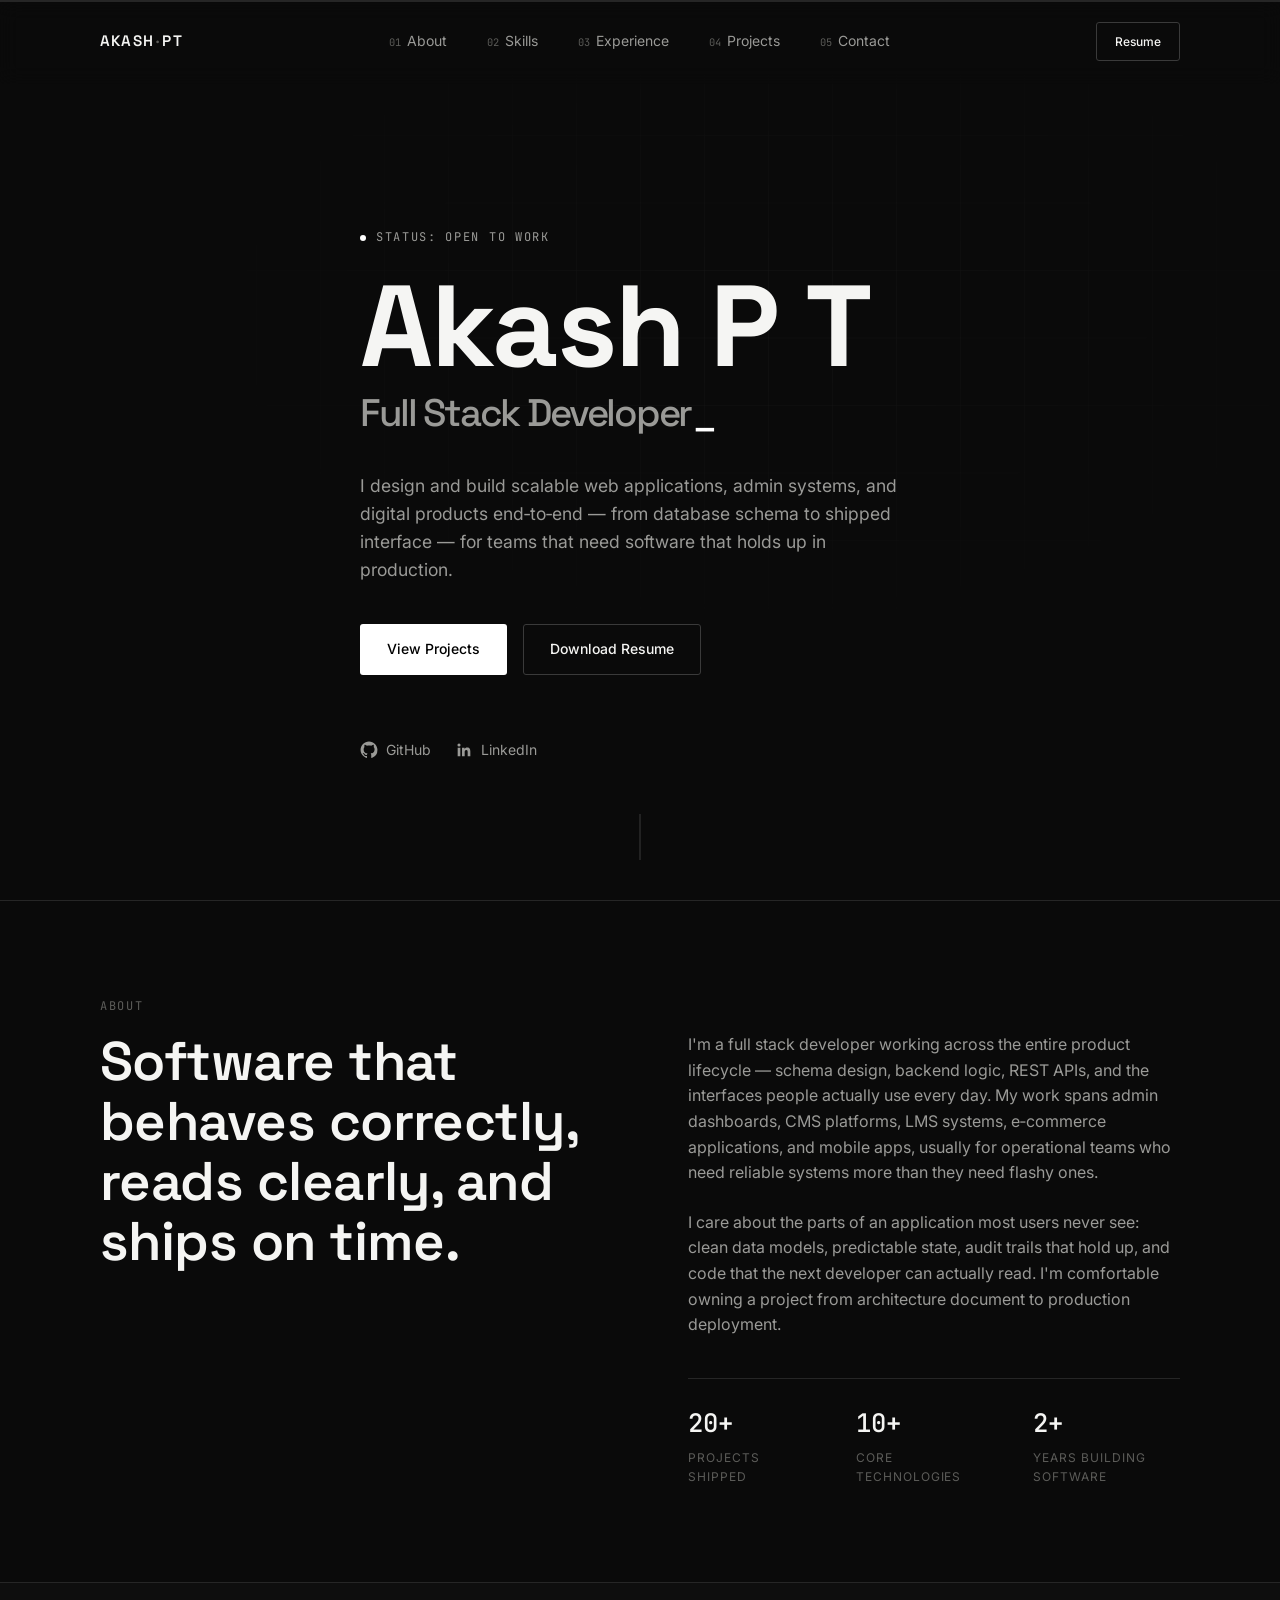
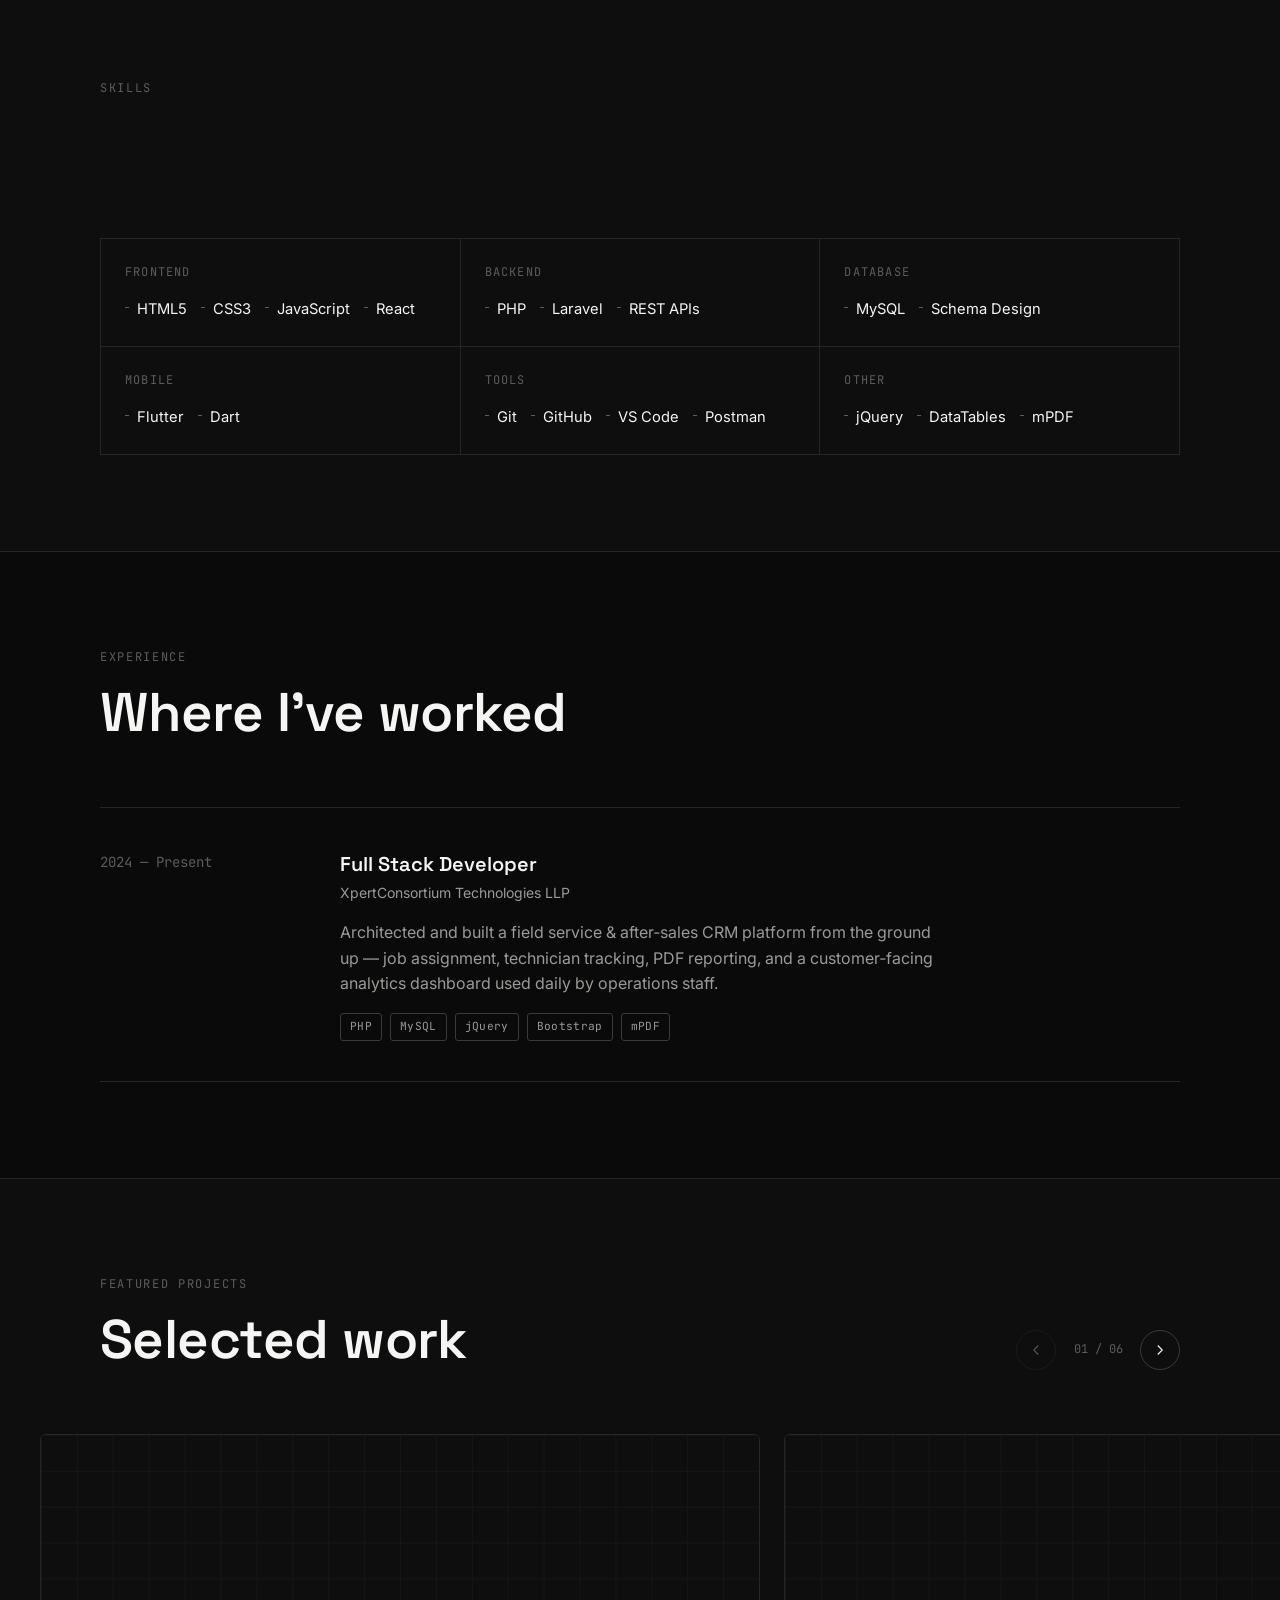
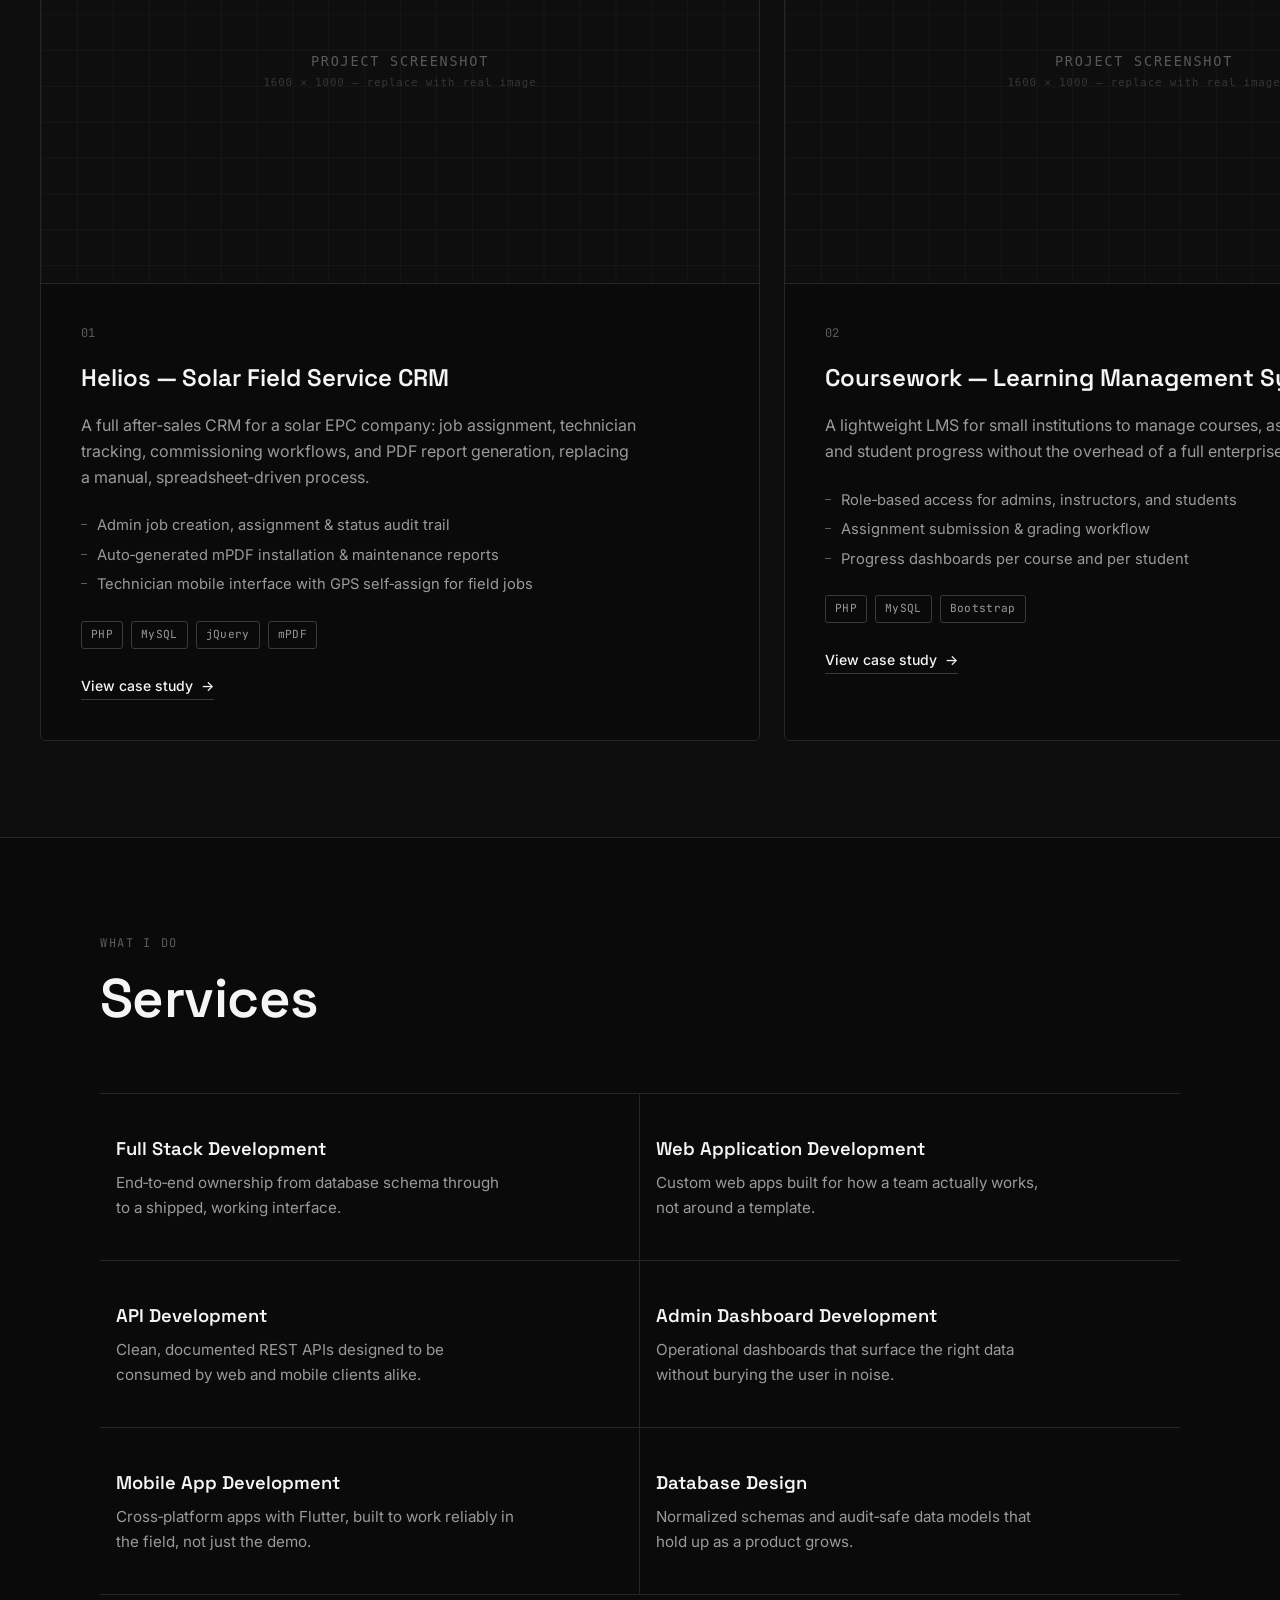
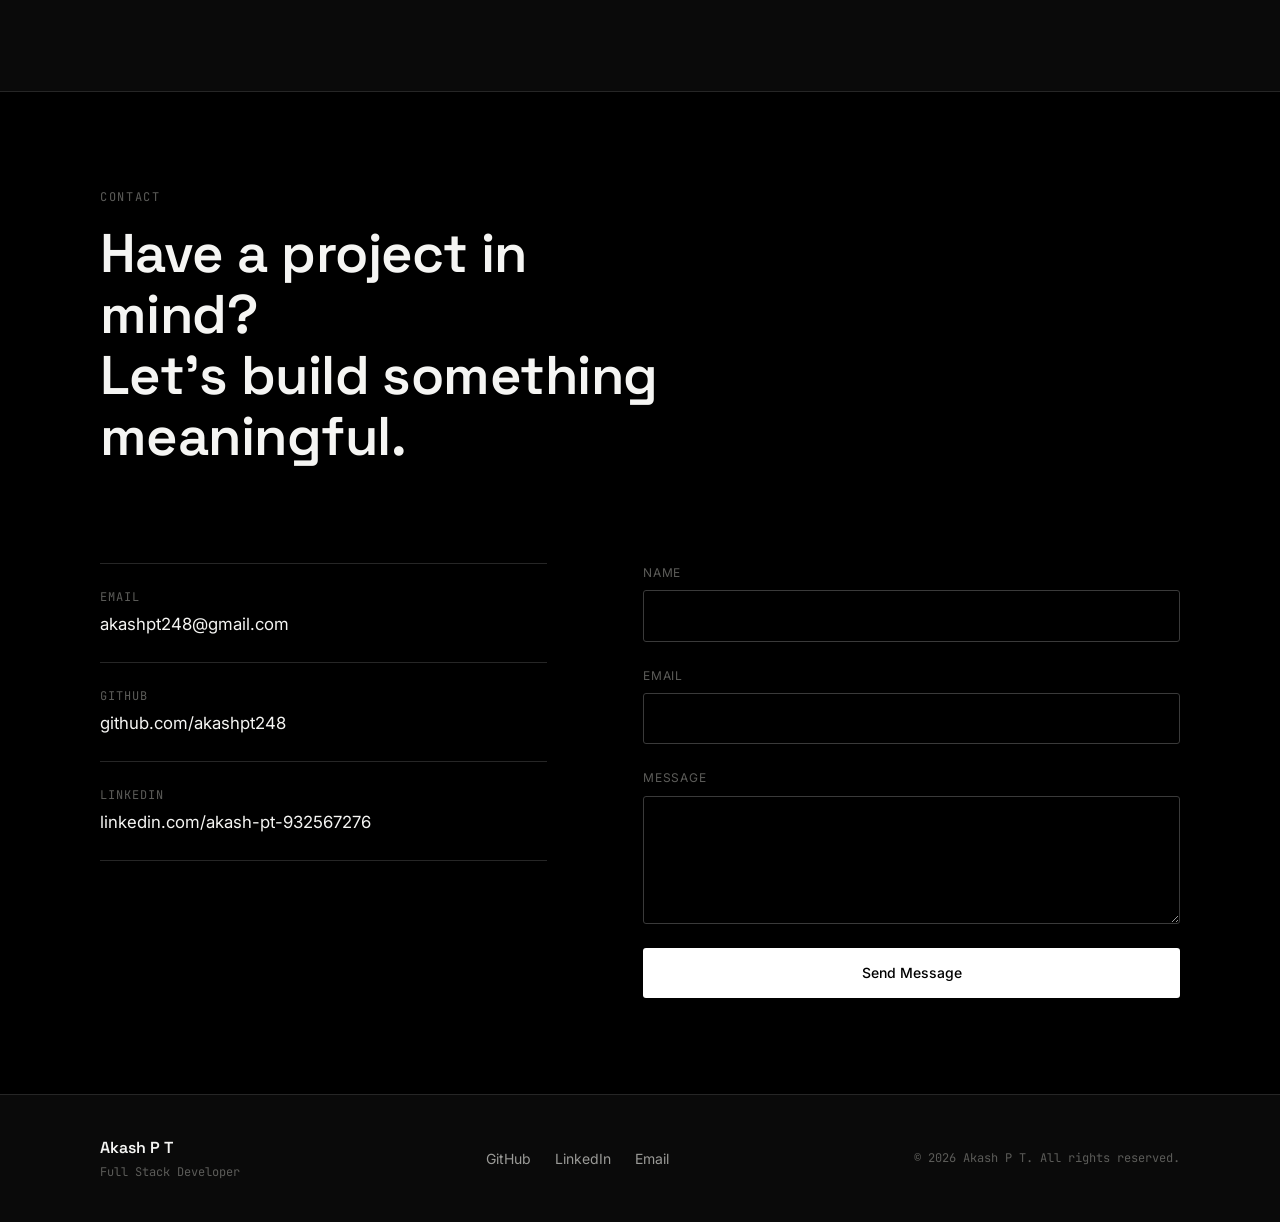
==== index.html @ da844e42 "Initial portfolio website" ====
<!DOCTYPE html>
<html lang="en">
<head>
<meta charset="UTF-8">
<meta name="viewport" content="width=device-width, initial-scale=1.0">
<title>Akash P T — Full Stack Developer</title>
<meta name="description" content="Akash P T is a full stack developer building scalable web applications, dashboards, CRM/LMS platforms, APIs, and mobile products with PHP, React, and MySQL.">
<meta name="theme-color" content="#0a0a0a">

<!-- Open Graph -->
<meta property="og:type" content="website">
<meta property="og:title" content="Akash P T — Full Stack Developer">
<meta property="og:description" content="Building scalable web applications, dashboards, and digital products.">
<meta property="og:image" content="assets/og-cover.png">

<link rel="icon" type="image/svg+xml" href="assets/favicon.svg">

<link rel="preconnect" href="https://fonts.googleapis.com">
<link rel="preconnect" href="https://fonts.gstatic.com" crossorigin>
<link href="https://fonts.googleapis.com/css2?family=Space+Grotesk:wght@400;500;600;700&family=Inter:wght@400;500;600&family=JetBrains+Mono:wght@400;500&display=swap" rel="stylesheet">

<link rel="stylesheet" href="styles.css">
</head>
<body>

<!-- Build progress line -->
<div class="build-line" aria-hidden="true"><div class="build-line__fill" id="buildFill"></div></div>

<!-- ============ NAV ============ -->
<header class="nav" id="nav">
  <div class="nav__inner">
    <a href="#top" class="nav__logo">AKASH<span class="nav__logo-dot">·</span>PT</a>

    <nav class="nav__links" id="navLinks">
      <a href="#about" class="nav__link"><span class="nav__link-index">01</span>About</a>
      <a href="#skills" class="nav__link"><span class="nav__link-index">02</span>Skills</a>
      <a href="#experience" class="nav__link"><span class="nav__link-index">03</span>Experience</a>
      <a href="#projects" class="nav__link"><span class="nav__link-index">04</span>Projects</a>
      <a href="#contact" class="nav__link"><span class="nav__link-index">05</span>Contact</a>
    </nav>

    <div class="nav__actions">
      <a href="assets/Akash-PT-Resume.pdf" class="btn btn--ghost btn--sm" download>Resume</a>
      <button class="nav__burger" id="navBurger" aria-label="Toggle menu" aria-expanded="false" aria-controls="navLinks">
        <span></span><span></span>
      </button>
    </div>
  </div>
</header>

<main id="top">

  <!-- ============ HERO ============ -->
  <section class="hero">
    <div class="hero__bg" aria-hidden="true">
      <svg class="hero__grid" viewBox="0 0 1200 800" preserveAspectRatio="none">
        <defs>
          <pattern id="gridPattern" width="60" height="60" patternUnits="userSpaceOnUse">
            <path d="M 60 0 L 0 0 0 60" fill="none" stroke="rgba(255,255,255,0.045)" stroke-width="1"/>
          </pattern>
        </defs>
        <rect width="1200" height="800" fill="url(#gridPattern)"/>
      </svg>
    </div>

    <div class="wrap hero__inner">
      <p class="eyebrow reveal">
        <span class="status-dot" aria-hidden="true"></span>
        <span class="mono">STATUS: OPEN TO WORK</span>
      </p>

      <h1 class="hero__title">
        <span class="reveal reveal--1">Akash&nbsp;P&nbsp;T</span>
        <span class="hero__title-sub reveal reveal--2">Full&nbsp;Stack&nbsp;Developer<span class="hero__cursor" aria-hidden="true">_</span></span>
      </h1>

      <p class="hero__statement reveal reveal--3">
        I design and build scalable web applications, admin systems, and digital
        products end&#8209;to&#8209;end — from database schema to shipped interface —
        for teams that need software that holds up in production.
      </p>

      <div class="hero__actions reveal reveal--4">
        <a href="#projects" class="btn btn--primary">View Projects</a>
        <a href="assets/Akash-PT-Resume.pdf" class="btn btn--ghost" download>Download Resume</a>
      </div>

      <div class="hero__social reveal reveal--4">
        <a href="https://github.com/akashpt248" class="social-link" target="_blank" rel="noopener">
          <svg width="18" height="18" viewBox="0 0 24 24" fill="currentColor" aria-hidden="true"><path d="M12 .5C5.73.5.75 5.48.75 11.75c0 5.02 3.26 9.28 7.78 10.78.57.1.78-.25.78-.55 0-.27-.01-1.16-.02-2.11-3.17.69-3.84-1.34-3.84-1.34-.52-1.32-1.27-1.67-1.27-1.67-1.04-.71.08-.7.08-.7 1.15.08 1.75 1.18 1.75 1.18 1.02 1.75 2.67 1.24 3.32.95.1-.74.4-1.24.72-1.53-2.53-.29-5.19-1.27-5.19-5.63 0-1.24.44-2.26 1.17-3.06-.12-.29-.51-1.45.11-3.02 0 0 .96-.31 3.14 1.17.91-.25 1.89-.38 2.86-.38.97 0 1.95.13 2.86.38 2.18-1.48 3.14-1.17 3.14-1.17.62 1.57.23 2.73.11 3.02.73.8 1.17 1.82 1.17 3.06 0 4.37-2.66 5.34-5.2 5.62.41.36.77 1.06.77 2.14 0 1.55-.01 2.79-.01 3.17 0 .3.2.66.79.55A11.27 11.27 0 0 0 23.25 11.75C23.25 5.48 18.27.5 12 .5Z"/></svg>
          GitHub
        </a>
        <a href="https://linkedin.com/in/akash-pt-932567276" class="social-link" target="_blank" rel="noopener">
          <svg width="18" height="18" viewBox="0 0 24 24" fill="currentColor" aria-hidden="true"><path d="M20.45 20.45h-3.55v-5.57c0-1.33-.02-3.03-1.85-3.03-1.85 0-2.14 1.45-2.14 2.94v5.66H9.36V9h3.41v1.56h.05c.47-.9 1.63-1.85 3.36-1.85 3.6 0 4.27 2.37 4.27 5.45v6.29ZM5.34 7.43a2.06 2.06 0 1 1 0-4.12 2.06 2.06 0 0 1 0 4.12ZM7.11 20.45H3.56V9h3.55v11.45Z"/></svg>
          LinkedIn
        </a>
      </div>
    </div>

    <div class="hero__scroll-cue" aria-hidden="true"><span></span></div>
  </section>

  <!-- ============ ABOUT ============ -->
  <section class="section" id="about">
    <div class="wrap">
      <p class="section-eyebrow reveal">About</p>
      <div class="about-grid">
        <div class="about-grid__col reveal">
          <h2 class="section-title">Software that behaves&nbsp;correctly, reads clearly, and ships&nbsp;on&nbsp;time.</h2>
        </div>
        <div class="about-grid__col reveal">
          <p class="about-text">
            I'm a full stack developer working across the entire product lifecycle —
            schema design, backend logic, REST APIs, and the interfaces people
            actually use every day. My work spans admin dashboards, CMS platforms,
            LMS systems, e‑commerce applications, and mobile apps, usually for
            operational teams who need reliable systems more than they need
            flashy ones.
          </p>
          <p class="about-text">
            I care about the parts of an application most users never see: clean
            data models, predictable state, audit trails that hold up, and code
            that the next developer can actually read. I'm comfortable owning a
            project from architecture document to production deployment.
          </p>

          <div class="stat-row">
            <div class="stat">
              <span class="stat__value mono">20+</span>
              <span class="stat__label">Projects shipped</span>
            </div>
            <div class="stat">
              <span class="stat__value mono">10+</span>
              <span class="stat__label">Core technologies</span>
            </div>
            <div class="stat">
              <span class="stat__value mono">2+</span>
              <span class="stat__label">Years building software</span>
            </div>
          </div>
        </div>
      </div>
    </div>
  </section>

  <!-- ============ SKILLS ============ -->
  <section class="section section--alt" id="skills">
    <div class="wrap">
      <p class="section-eyebrow reveal">Skills</p>
      <h2 class="section-title reveal">Tools I reach for</h2>

      <div class="skills-grid">
        <div class="skill-card reveal">
          <span class="skill-card__label mono">Frontend</span>
          <ul class="skill-card__list">
            <li>HTML5</li><li>CSS3</li><li>JavaScript</li><li>React</li>
          </ul>
        </div>
        <div class="skill-card reveal">
          <span class="skill-card__label mono">Backend</span>
          <ul class="skill-card__list">
            <li>PHP</li><li>Laravel</li><li>REST APIs</li>
          </ul>
        </div>
        <div class="skill-card reveal">
          <span class="skill-card__label mono">Database</span>
          <ul class="skill-card__list">
            <li>MySQL</li><li>Schema Design</li>
          </ul>
        </div>
        <div class="skill-card reveal">
          <span class="skill-card__label mono">Mobile</span>
          <ul class="skill-card__list">
            <li>Flutter</li><li>Dart</li>
          </ul>
        </div>
        <div class="skill-card reveal">
          <span class="skill-card__label mono">Tools</span>
          <ul class="skill-card__list">
            <li>Git</li><li>GitHub</li><li>VS&nbsp;Code</li><li>Postman</li>
          </ul>
        </div>
        <div class="skill-card reveal">
          <span class="skill-card__label mono">Other</span>
          <ul class="skill-card__list">
            <li>jQuery</li><li>DataTables</li><li>mPDF</li>
          </ul>
        </div>
      </div>
    </div>
  </section>

  <!-- ============ EXPERIENCE ============ -->
  <section class="section" id="experience">
    <div class="wrap">
      <p class="section-eyebrow reveal">Experience</p>
      <h2 class="section-title reveal">Where I've worked</h2>

      <div class="timeline">
        <div class="timeline__item reveal">
          <div class="timeline__period mono">2024 — Present</div>
          <div class="timeline__body">
            <h3 class="timeline__role">Full Stack Developer</h3>
            <p class="timeline__company">
XpertConsortium Technologies LLP</p>
            <p class="timeline__desc">
              Architected and built a field service &amp; after‑sales CRM platform
              from the ground up — job assignment, technician tracking, PDF
              reporting, and a customer‑facing analytics dashboard used daily
              by operations staff.
            </p>
            <div class="timeline__tags">
              <span class="tag">PHP</span><span class="tag">MySQL</span><span class="tag">jQuery</span><span class="tag">Bootstrap</span><span class="tag">mPDF</span>
            </div>
          </div>
        </div>

      

       
      </div>
    </div>
  </section>

  <!-- ============ PROJECTS ============ -->
  <section class="section section--alt" id="projects">
    <div class="wrap wrap--full">
      <div class="wrap">
        <p class="section-eyebrow reveal">Featured Projects</p>
        <div class="section-head-row reveal">
          <h2 class="section-title">Selected work</h2>
          <div class="slider-controls">
            <button class="slider-btn" id="prevProject" aria-label="Previous project">
              <svg width="18" height="18" viewBox="0 0 24 24" fill="none" stroke="currentColor" stroke-width="1.5"><path d="M15 18l-6-6 6-6"/></svg>
            </button>
            <span class="slider-count mono"><span id="slideCurrent">01</span> / <span id="slideTotal">06</span></span>
            <button class="slider-btn" id="nextProject" aria-label="Next project">
              <svg width="18" height="18" viewBox="0 0 24 24" fill="none" stroke="currentColor" stroke-width="1.5"><path d="M9 6l6 6-6 6"/></svg>
            </button>
          </div>
        </div>
      </div>

      <div class="project-slider reveal" id="projectSlider">
        <div class="project-track" id="projectTrack">

          <article class="project-card">
            <div class="project-card__media">
              <img src="assets/placeholder-project.svg" alt="Screenshot placeholder for Helios CRM" loading="lazy">
            </div>
            <div class="project-card__body">
              <span class="project-card__index mono">01</span>
              <h3 class="project-card__title">Helios — Solar Field Service CRM</h3>
              <p class="project-card__desc">
                A full after‑sales CRM for a solar EPC company: job assignment,
                technician tracking, commissioning workflows, and PDF report
                generation, replacing a manual, spreadsheet‑driven process.
              </p>
              <ul class="project-card__features">
                <li>Admin job creation, assignment &amp; status audit trail</li>
                <li>Auto‑generated mPDF installation &amp; maintenance reports</li>
                <li>Technician mobile interface with GPS self‑assign for field jobs</li>
              </ul>
              <div class="timeline__tags">
                <span class="tag">PHP</span><span class="tag">MySQL</span><span class="tag">jQuery</span><span class="tag">mPDF</span>
              </div>
              <a href="#" class="project-card__link">View case study &nbsp;→</a>
            </div>
          </article>

          <article class="project-card">
            <div class="project-card__media">
              <img src="assets/placeholder-project.svg" alt="Screenshot placeholder for LMS platform" loading="lazy">
            </div>
            <div class="project-card__body">
              <span class="project-card__index mono">02</span>
              <h3 class="project-card__title">Coursework — Learning Management System</h3>
              <p class="project-card__desc">
                A lightweight LMS for small institutions to manage courses,
                assignments, and student progress without the overhead of a
                full enterprise platform.
              </p>
              <ul class="project-card__features">
                <li>Role‑based access for admins, instructors, and students</li>
                <li>Assignment submission &amp; grading workflow</li>
                <li>Progress dashboards per course and per student</li>
              </ul>
              <div class="timeline__tags">
                <span class="tag">PHP</span><span class="tag">MySQL</span><span class="tag">Bootstrap</span>
              </div>
              <a href="#" class="project-card__link">View case study &nbsp;→</a>
            </div>
          </article>

          <article class="project-card">
            <div class="project-card__media">
              <img src="assets/placeholder-project.svg" alt="Screenshot placeholder for CMS platform" loading="lazy">
            </div>
            <div class="project-card__body">
              <span class="project-card__index mono">03</span>
              <h3 class="project-card__title">Editorial — Headless CMS</h3>
              <p class="project-card__desc">
                A custom content platform for a publishing client, built to
                give non‑technical editors full control without touching code.
              </p>
              <ul class="project-card__features">
                <li>Drag‑and‑drop page builder with reusable blocks</li>
                <li>Scheduled publishing &amp; revision history</li>
                <li>REST API layer for a decoupled frontend</li>
              </ul>
              <div class="timeline__tags">
                <span class="tag">PHP</span><span class="tag">Laravel</span><span class="tag">MySQL</span>
              </div>
              <a href="#" class="project-card__link">View case study &nbsp;→</a>
            </div>
          </article>

          <article class="project-card">
            <div class="project-card__media">
              <img src="assets/placeholder-project.svg" alt="Screenshot placeholder for e-commerce application" loading="lazy">
            </div>
            <div class="project-card__body">
              <span class="project-card__index mono">04</span>
              <h3 class="project-card__title">Marketplace — E‑Commerce Storefront</h3>
              <p class="project-card__desc">
                A multi‑vendor storefront with inventory management, order
                tracking, and a checkout flow built for reliability over
                flashy features.
              </p>
              <ul class="project-card__features">
                <li>Vendor‑scoped inventory and order dashboards</li>
                <li>Coupon, tax, and shipping rule engine</li>
                <li>Order status pipeline with customer notifications</li>
              </ul>
              <div class="timeline__tags">
                <span class="tag">PHP</span><span class="tag">MySQL</span><span class="tag">JavaScript</span>
              </div>
              <a href="#" class="project-card__link">View case study &nbsp;→</a>
            </div>
          </article>

          <article class="project-card">
            <div class="project-card__media">
              <img src="assets/placeholder-project.svg" alt="Screenshot placeholder for analytics dashboard" loading="lazy">
            </div>
            <div class="project-card__body">
              <span class="project-card__index mono">05</span>
              <h3 class="project-card__title">Pulse — Operations Analytics Dashboard</h3>
              <p class="project-card__desc">
                A real‑time analytics dashboard giving operations leads
                visibility into job throughput, SLA compliance, and technician
                performance.
              </p>
              <ul class="project-card__features">
                <li>Configurable charts built on live MySQL queries</li>
                <li>SLA breach alerts with drill‑down detail views</li>
                <li>Exportable reports for weekly ops reviews</li>
              </ul>
              <div class="timeline__tags">
                <span class="tag">PHP</span><span class="tag">MySQL</span><span class="tag">Chart.js</span>
              </div>
              <a href="#" class="project-card__link">View case study &nbsp;→</a>
            </div>
          </article>

          <article class="project-card">
            <div class="project-card__media">
              <img src="assets/placeholder-project.svg" alt="Screenshot placeholder for mobile technician app" loading="lazy">
            </div>
            <div class="project-card__body">
              <span class="project-card__index mono">06</span>
              <h3 class="project-card__title">Fieldwork — Technician Mobile App</h3>
              <p class="project-card__desc">
                A cross‑platform mobile app for field technicians to receive
                job assignments, log status changes, and submit reports from
                site — even with unreliable connectivity.
              </p>
              <ul class="project-card__features">
                <li>Offline‑first job queue with background sync</li>
                <li>Photo capture and checklist‑based reporting</li>
                <li>Push notifications for new assignments</li>
              </ul>
              <div class="timeline__tags">
                <span class="tag">Flutter</span><span class="tag">Dart</span><span class="tag">REST API</span>
              </div>
              <a href="#" class="project-card__link">View case study &nbsp;→</a>
            </div>
          </article>

        </div>
      </div>
    </div>
  </section>

  <!-- ============ WHAT I DO ============ -->
  <section class="section" id="services">
    <div class="wrap">
      <p class="section-eyebrow reveal">What I Do</p>
      <h2 class="section-title reveal">Services</h2>

      <div class="services-grid">
        <div class="service reveal">
          <h3 class="service__title">Full Stack Development</h3>
          <p class="service__desc">End‑to‑end ownership from database schema through to a shipped, working interface.</p>
        </div>
        <div class="service reveal">
          <h3 class="service__title">Web Application Development</h3>
          <p class="service__desc">Custom web apps built for how a team actually works, not around a template.</p>
        </div>
        <div class="service reveal">
          <h3 class="service__title">API Development</h3>
          <p class="service__desc">Clean, documented REST APIs designed to be consumed by web and mobile clients alike.</p>
        </div>
        <div class="service reveal">
          <h3 class="service__title">Admin Dashboard Development</h3>
          <p class="service__desc">Operational dashboards that surface the right data without burying the user in noise.</p>
        </div>
        <div class="service reveal">
          <h3 class="service__title">Mobile App Development</h3>
          <p class="service__desc">Cross‑platform apps with Flutter, built to work reliably in the field, not just the demo.</p>
        </div>
        <div class="service reveal">
          <h3 class="service__title">Database Design</h3>
          <p class="service__desc">Normalized schemas and audit‑safe data models that hold up as a product grows.</p>
        </div>
      </div>
    </div>
  </section>

  <!-- ============ CONTACT ============ -->
  <section class="section section--dark" id="contact">
    <div class="wrap">
      <p class="section-eyebrow reveal">Contact</p>
      <h2 class="contact-statement reveal">Have a project in mind?<br>Let's build something meaningful.</h2>

      <div class="contact-grid">
        <div class="contact-links reveal">
          <a href="mailto:akashpt248@gmail.com" class="contact-link">
            <span class="contact-link__label mono">Email</span>
            <span class="contact-link__value">akashpt248@gmail.com</span>
          </a>
          <a href="https://github.com/akashpt248" class="contact-link" target="_blank" rel="noopener">
            <span class="contact-link__label mono">GitHub</span>
            <span class="contact-link__value">github.com/akashpt248</span>
          </a>
          <a href="https://linkedin.com/in/akash-pt-932567276" class="contact-link" target="_blank" rel="noopener">
            <span class="contact-link__label mono">LinkedIn</span>
            <span class="contact-link__value">linkedin.com/akash-pt-932567276</span>
          </a>
        </div>

        <form class="contact-form reveal" id="contactForm" novalidate>
          <div class="form-field">
            <label for="cf-name">Name</label>
            <input type="text" id="cf-name" name="name" autocomplete="name" required>
            <span class="form-error" id="err-name">Enter your name.</span>
          </div>
          <div class="form-field">
            <label for="cf-email">Email</label>
            <input type="email" id="cf-email" name="email" autocomplete="email" required>
            <span class="form-error" id="err-email">Enter a valid email address.</span>
          </div>
          <div class="form-field">
            <label for="cf-message">Message</label>
            <textarea id="cf-message" name="message" rows="4" required></textarea>
            <span class="form-error" id="err-message">Tell me a little about the project.</span>
          </div>
          <button type="submit" class="btn btn--primary btn--full">Send Message</button>
          <p class="form-success" id="formSuccess" role="status">Thanks — your message is ready to send. I'll get back to you soon.</p>
        </form>
      </div>
    </div>
  </section>

</main>

<!-- ============ FOOTER ============ -->
<footer class="footer">
  <div class="wrap footer__inner">
    <div class="footer__brand">
      <span class="footer__name">Akash P T</span>
      <span class="footer__role mono">Full Stack Developer</span>
    </div>
    <div class="footer__social">
      <a href="https://github.com/akashpt248" target="_blank" rel="noopener">GitHub</a>
      <a href="https://linkedin.com/in/akash-pt-932567276" target="_blank" rel="noopener">LinkedIn</a>
      <a href="mailto:akashpt248@gmail.com">Email</a>
    </div>
    <p class="footer__copy mono">&copy; <span id="year"></span> Akash P T. All rights reserved.</p>
  </div>
</footer>

<script src="script.js"></script>
</body>
</html>
---- styles.css ----
/* ==========================================================================
   AKASH P T — PORTFOLIO
   Design tokens
   ========================================================================== */

:root{
  /* color */
  --bg:            #0a0a0a;
  --bg-alt:        #0e0e0e;
  --bg-dark:       #000000;
  --surface:       #131313;
  --border:        #262626;
  --border-strong: #3a3a3a;
  --text:          #f5f5f3;
  --text-muted:    #9a9a97;
  --text-faint:    #5c5c59;
  --white:         #ffffff;

  /* type */
  --font-display: 'Space Grotesk', 'Helvetica Neue', Arial, sans-serif;
  --font-body:    'Inter', 'Helvetica Neue', Arial, sans-serif;
  --font-mono:    'JetBrains Mono', 'SFMono-Regular', Menlo, monospace;

  --fs-hero:  clamp(3rem, 9vw, 7.5rem);
  --fs-h2:    clamp(2rem, 4.4vw, 3.4rem);
  --fs-h3:    1.25rem;
  --fs-body:  1rem;
  --fs-sm:    0.875rem;
  --fs-xs:    0.75rem;

  /* spacing */
  --space-1: 8px;
  --space-2: 16px;
  --space-3: 24px;
  --space-4: 40px;
  --space-5: 64px;
  --space-6: 96px;
  --space-7: 140px;

  --radius-sm: 3px;
  --radius-md: 6px;

  --ease: cubic-bezier(0.16, 1, 0.3, 1);
  --dur-fast: 0.2s;
  --dur-med: 0.5s;
  --dur-slow: 0.9s;

  --nav-h: 84px;
  --nav-h-scrolled: 64px;

  --max-w: 1160px;
}

/* ==========================================================================
   Reset
   ========================================================================== */

*, *::before, *::after{ box-sizing: border-box; }
html{ scroll-behavior: smooth; }

@media (prefers-reduced-motion: reduce){
  html{ scroll-behavior: auto; }
  *, *::before, *::after{
    animation-duration: 0.01ms !important;
    animation-iteration-count: 1 !important;
    transition-duration: 0.01ms !important;
    scroll-behavior: auto !important;
  }
}

body, h1, h2, h3, p, ul, figure, form{ margin: 0; }
ul{ padding: 0; list-style: none; }
img{ max-width: 100%; display: block; }
a{ color: inherit; text-decoration: none; }
button{ font: inherit; color: inherit; background: none; border: none; cursor: pointer; }
input, textarea{ font: inherit; color: inherit; }

body{
  background: var(--bg);
  color: var(--text);
  font-family: var(--font-body);
  font-size: var(--fs-body);
  line-height: 1.6;
  -webkit-font-smoothing: antialiased;
  overflow-x: hidden;
}

.mono{ font-family: var(--font-mono); }

:focus-visible{
  outline: 1.5px solid var(--white);
  outline-offset: 3px;
}

/* ==========================================================================
   Layout helpers
   ========================================================================== */

.wrap{
  max-width: var(--max-w);
  margin: 0 auto;
  padding: 0 var(--space-3);
}
@media (min-width: 900px){
  .wrap{ padding: 0 var(--space-4); }
}

.wrap--full{ max-width: none; padding: 0; }
.wrap--full > .wrap{ padding: 0 var(--space-3); }
@media (min-width: 900px){ .wrap--full > .wrap{ padding: 0 var(--space-4); } }

.section{ padding: var(--space-6) 0; border-top: 1px solid var(--border); }
.section--alt{ background: var(--bg-alt); }
.section--dark{ background: var(--bg-dark); }

.section-eyebrow{
  font-family: var(--font-mono);
  font-size: var(--fs-xs);
  letter-spacing: 0.14em;
  text-transform: uppercase;
  color: var(--text-faint);
  margin-bottom: var(--space-2);
}

.section-title{
  font-family: var(--font-display);
  font-size: var(--fs-h2);
  font-weight: 600;
  line-height: 1.1;
  letter-spacing: -0.01em;
  max-width: 16ch;
}

.section-head-row{
  display: flex;
  align-items: flex-end;
  justify-content: space-between;
  flex-wrap: wrap;
  gap: var(--space-3);
  margin-bottom: var(--space-5);
}
.section-head-row .section-title{ margin: 0; }

/* ==========================================================================
   Build progress line (signature element)
   ========================================================================== */

.build-line{
  position: fixed;
  top: 0; left: 0; right: 0;
  height: 2px;
  background: var(--border);
  z-index: 1000;
}
.build-line__fill{
  height: 100%;
  width: 0%;
  background: var(--white);
  transition: width 0.1s linear;
}

/* ==========================================================================
   Nav
   ========================================================================== */

.nav{
  position: fixed;
  top: 0; left: 0; right: 0;
  z-index: 900;
  height: var(--nav-h);
  display: flex;
  align-items: center;
  background: rgba(10,10,10,0.7);
  backdrop-filter: blur(10px);
  -webkit-backdrop-filter: blur(10px);
  border-bottom: 1px solid transparent;
  transition: height var(--dur-fast) var(--ease), border-color var(--dur-fast) var(--ease), background var(--dur-fast) var(--ease);
}
.nav.is-scrolled{
  height: var(--nav-h-scrolled);
  border-bottom-color: var(--border);
  background: rgba(10,10,10,0.92);
}

.nav__inner{
  width: 100%;
  max-width: var(--max-w);
  margin: 0 auto;
  padding: 0 var(--space-3);
  display: flex;
  align-items: center;
  justify-content: space-between;
}
@media (min-width: 900px){ .nav__inner{ padding: 0 var(--space-4); } }

.nav__logo{
  font-family: var(--font-display);
  font-weight: 600;
  font-size: 0.95rem;
  letter-spacing: 0.08em;
}
.nav__logo-dot{ color: var(--text-faint); padding: 0 2px; }

.nav__links{
  display: none;
  gap: var(--space-4);
}
@media (min-width: 900px){ .nav__links{ display: flex; } }

.nav__link{
  position: relative;
  font-size: var(--fs-sm);
  color: var(--text-muted);
  display: flex;
  align-items: baseline;
  gap: 6px;
  transition: color var(--dur-fast) var(--ease);
}
.nav__link-index{
  font-family: var(--font-mono);
  font-size: 0.65rem;
  color: var(--text-faint);
}
.nav__link:hover{ color: var(--white); }
.nav__link::after{
  content: '';
  position: absolute;
  left: 0; bottom: -6px;
  width: 0%; height: 1px;
  background: var(--white);
  transition: width var(--dur-fast) var(--ease);
}
.nav__link:hover::after{ width: 100%; }

.nav__actions{ display: flex; align-items: center; gap: var(--space-2); }

.nav__burger{
  display: flex;
  flex-direction: column;
  justify-content: center;
  gap: 5px;
  width: 32px; height: 32px;
}
@media (min-width: 900px){ .nav__burger{ display: none; } }
.nav__burger span{
  display: block;
  height: 1px;
  background: var(--white);
  transition: transform var(--dur-fast) var(--ease), opacity var(--dur-fast) var(--ease);
}
.nav__burger[aria-expanded="true"] span:first-child{ transform: translateY(3px) rotate(45deg); }
.nav__burger[aria-expanded="true"] span:last-child{ transform: translateY(-3px) rotate(-45deg); }

@media (max-width: 899px){
  .nav__links{
    position: fixed;
    top: var(--nav-h);
    left: 0; right: 0;
    flex-direction: column;
    gap: 0;
    background: var(--bg-dark);
    border-bottom: 1px solid var(--border);
    max-height: 0;
    overflow: hidden;
    transition: max-height var(--dur-med) var(--ease);
  }
  .nav__links.is-open{ max-height: 400px; display: flex; }
  .nav__link{
    padding: var(--space-3);
    border-top: 1px solid var(--border);
    font-size: 1rem;
  }
}

/* ==========================================================================
   Buttons
   ========================================================================== */

.btn{
  display: inline-flex;
  align-items: center;
  justify-content: center;
  gap: 8px;
  padding: 13px 26px;
  font-size: var(--fs-sm);
  font-weight: 500;
  border-radius: var(--radius-sm);
  border: 1px solid transparent;
  transition: background var(--dur-fast) var(--ease), color var(--dur-fast) var(--ease), border-color var(--dur-fast) var(--ease), transform var(--dur-fast) var(--ease);
  white-space: nowrap;
}
.btn:active{ transform: translateY(1px); }

.btn--primary{ background: var(--white); color: var(--bg-dark); }
.btn--primary:hover{ background: #d9d9d6; }

.btn--ghost{ border-color: var(--border-strong); color: var(--text); }
.btn--ghost:hover{ border-color: var(--white); }

.btn--sm{ padding: 9px 18px; font-size: var(--fs-xs); }
.btn--full{ width: 100%; }

/* ==========================================================================
   Hero
   ========================================================================== */

.hero{
  position: relative;
  min-height: 100svh;
  display: flex;
  flex-direction: column;
  justify-content: center;
  padding-top: var(--nav-h);
  overflow: hidden;
}

.hero__bg{
  position: absolute;
  inset: 0;
  z-index: 0;
  mask-image: radial-gradient(ellipse 70% 55% at 60% 35%, black 10%, transparent 75%);
}
.hero__grid{ width: 100%; height: 100%; }

.hero__inner{ position: relative; z-index: 1; }

.eyebrow{
  display: inline-flex;
  align-items: center;
  gap: 10px;
  font-size: var(--fs-xs);
  letter-spacing: 0.14em;
  color: var(--text-muted);
  margin-bottom: var(--space-3);
}
.status-dot{
  width: 6px; height: 6px;
  border-radius: 50%;
  background: var(--white);
  animation: pulse 2.4s ease-in-out infinite;
}
@keyframes pulse{
  0%, 100%{ opacity: 1; }
  50%{ opacity: 0.25; }
}

.hero__title{
  font-family: var(--font-display);
  font-weight: 700;
  font-size: var(--fs-hero);
  line-height: 0.98;
  letter-spacing: -0.02em;
  display: flex;
  flex-direction: column;
  margin-bottom: var(--space-4);
}
.hero__title-sub{
  font-weight: 500;
  color: var(--text-muted);
  font-size: clamp(1.4rem, 3.4vw, 2.4rem);
  margin-top: 10px;
}
.hero__cursor{
  display: inline-block;
  color: var(--white);
  animation: blink 1s step-end infinite;
  margin-left: 2px;
}
@keyframes blink{ 50%{ opacity: 0; } }

.hero__statement{
  max-width: 560px;
  font-size: 1.1rem;
  color: var(--text-muted);
  margin-bottom: var(--space-4);
}

.hero__actions{
  display: flex;
  flex-wrap: wrap;
  gap: var(--space-2);
  margin-bottom: var(--space-5);
}

.hero__social{ display: flex; gap: var(--space-3); }
.social-link{
  display: inline-flex;
  align-items: center;
  gap: 8px;
  font-size: var(--fs-sm);
  color: var(--text-muted);
  transition: color var(--dur-fast) var(--ease);
}
.social-link:hover{ color: var(--white); }

.hero__scroll-cue{
  position: absolute;
  bottom: var(--space-4);
  left: 50%;
  transform: translateX(-50%);
  width: 1px; height: 46px;
  background: var(--border-strong);
  overflow: hidden;
}
.hero__scroll-cue span{
  position: absolute;
  top: -100%; left: 0;
  width: 100%; height: 100%;
  background: var(--white);
  animation: scrollcue 2.2s var(--ease) infinite;
}
@keyframes scrollcue{
  0%{ top: -100%; }
  60%{ top: 100%; }
  100%{ top: 100%; }
}

/* ==========================================================================
   Reveal-on-scroll
   ========================================================================== */

.reveal{
  opacity: 0;
  transform: translateY(22px);
  transition: opacity var(--dur-slow) var(--ease), transform var(--dur-slow) var(--ease);
}
.reveal.is-visible{ opacity: 1; transform: translateY(0); }
.reveal--1{ transition-delay: 0.05s; }
.reveal--2{ transition-delay: 0.15s; }
.reveal--3{ transition-delay: 0.25s; }
.reveal--4{ transition-delay: 0.35s; }

/* ==========================================================================
   About
   ========================================================================== */

.about-grid{
  display: grid;
  grid-template-columns: 1fr;
  gap: var(--space-4);
}
@media (min-width: 800px){
  .about-grid{ grid-template-columns: 1fr 1fr; gap: var(--space-6); }
}

.about-text{ color: var(--text-muted); margin-bottom: var(--space-3); max-width: 52ch; }

.stat-row{
  display: flex;
  gap: var(--space-5);
  margin-top: var(--space-4);
  padding-top: var(--space-3);
  border-top: 1px solid var(--border);
}
.stat{ display: flex; flex-direction: column; gap: 4px; }
.stat__value{ font-size: 1.6rem; font-weight: 500; }
.stat__label{ font-size: var(--fs-xs); color: var(--text-faint); text-transform: uppercase; letter-spacing: 0.08em; }

/* ==========================================================================
   Skills
   ========================================================================== */

.skills-grid{
  display: grid;
  grid-template-columns: 1fr;
  gap: 1px;
  background: var(--border);
  border: 1px solid var(--border);
  margin-top: var(--space-5);
}
@media (min-width: 640px){ .skills-grid{ grid-template-columns: 1fr 1fr; } }
@media (min-width: 980px){ .skills-grid{ grid-template-columns: repeat(3, 1fr); } }

.skill-card{
  background: var(--bg-alt);
  padding: var(--space-3);
  transition: background var(--dur-fast) var(--ease);
}
.skill-card:hover{ background: var(--surface); }

.skill-card__label{
  display: block;
  font-size: var(--fs-xs);
  letter-spacing: 0.1em;
  text-transform: uppercase;
  color: var(--text-faint);
  margin-bottom: var(--space-2);
}
.skill-card__list{ display: flex; flex-wrap: wrap; gap: 8px 14px; }
.skill-card__list li{
  font-size: 0.92rem;
  color: var(--text);
  position: relative;
  padding-left: 12px;
}
.skill-card__list li::before{
  content: '';
  position: absolute;
  left: 0; top: 9px;
  width: 4px; height: 1px;
  background: var(--text-faint);
}

/* ==========================================================================
   Timeline
   ========================================================================== */

.timeline{ margin-top: var(--space-5); }
.timeline__item{
  display: grid;
  grid-template-columns: 1fr;
  gap: var(--space-1);
  padding: var(--space-4) 0;
  border-top: 1px solid var(--border);
}
.timeline__item:last-child{ border-bottom: 1px solid var(--border); }

@media (min-width: 760px){
  .timeline__item{ grid-template-columns: 200px 1fr; gap: var(--space-4); }
}

.timeline__period{ color: var(--text-faint); font-size: var(--fs-sm); padding-top: 3px; }
.timeline__role{ font-family: var(--font-display); font-size: var(--fs-h3); font-weight: 600; margin-bottom: 2px; }
.timeline__company{ color: var(--text-muted); font-size: var(--fs-sm); margin-bottom: var(--space-2); }
.timeline__desc{ color: var(--text-muted); max-width: 60ch; margin-bottom: var(--space-2); }
.timeline__tags{ display: flex; flex-wrap: wrap; gap: 8px; }

.tag{
  font-family: var(--font-mono);
  font-size: 0.7rem;
  letter-spacing: 0.03em;
  color: var(--text-muted);
  border: 1px solid var(--border-strong);
  border-radius: var(--radius-sm);
  padding: 4px 9px;
}

/* ==========================================================================
   Projects slider
   ========================================================================== */

.slider-controls{ display: flex; align-items: center; gap: var(--space-2); }
.slider-btn{
  width: 40px; height: 40px;
  border: 1px solid var(--border-strong);
  border-radius: 50%;
  display: flex; align-items: center; justify-content: center;
  color: var(--text);
  transition: background var(--dur-fast) var(--ease), border-color var(--dur-fast) var(--ease);
}
.slider-btn:hover{ background: var(--white); color: var(--bg-dark); border-color: var(--white); }
.slider-btn:disabled{ opacity: 0.3; pointer-events: none; }
.slider-count{ color: var(--text-faint); font-size: var(--fs-xs); min-width: 52px; text-align: center; }

.project-slider{
  overflow: hidden;
  padding: 0 var(--space-3);
  cursor: grab;
}
@media (min-width: 900px){ .project-slider{ padding: 0 var(--space-4); } }
.project-slider.is-dragging{ cursor: grabbing; }

.project-track{
  display: flex;
  gap: var(--space-3);
  transition: transform var(--dur-med) var(--ease);
  will-change: transform;
}

.project-card{
  flex: 0 0 100%;
  max-width: 720px;
  background: var(--bg);
  border: 1px solid var(--border);
  border-radius: var(--radius-md);
  overflow: hidden;
  display: flex;
  flex-direction: column;
  transition: border-color var(--dur-fast) var(--ease);
}
@media (min-width: 720px){ .project-card{ flex: 0 0 min(88%, 640px); } }
@media (min-width: 1100px){ .project-card{ flex: 0 0 min(70%, 720px); } }
.project-card:hover{ border-color: var(--border-strong); }

.project-card__media{
  aspect-ratio: 16 / 10;
  background: var(--surface);
  border-bottom: 1px solid var(--border);
  overflow: hidden;
}
.project-card__media img{
  width: 100%; height: 100%;
  object-fit: cover;
  filter: grayscale(1) contrast(1.05);
  transition: transform var(--dur-slow) var(--ease);
}
.project-card:hover .project-card__media img{ transform: scale(1.035); }

.project-card__body{ padding: var(--space-4); }
.project-card__index{
  display: block;
  color: var(--text-faint);
  font-size: var(--fs-xs);
  margin-bottom: var(--space-2);
}
.project-card__title{
  font-family: var(--font-display);
  font-size: 1.5rem;
  font-weight: 600;
  margin-bottom: var(--space-2);
}
.project-card__desc{ color: var(--text-muted); margin-bottom: var(--space-3); max-width: 56ch; }
.project-card__features{ margin-bottom: var(--space-3); }
.project-card__features li{
  position: relative;
  padding-left: 16px;
  color: var(--text-muted);
  font-size: 0.92rem;
  margin-bottom: 6px;
}
.project-card__features li::before{
  content: '';
  position: absolute; left: 0; top: 10px;
  width: 6px; height: 1px;
  background: var(--text-faint);
}
.project-card .timeline__tags{ margin-bottom: var(--space-3); }
.project-card__link{
  display: inline-block;
  font-size: var(--fs-sm);
  font-weight: 500;
  border-bottom: 1px solid var(--border-strong);
  padding-bottom: 2px;
  transition: border-color var(--dur-fast) var(--ease);
}
.project-card__link:hover{ border-color: var(--white); }

/* ==========================================================================
   Services ("What I Do")
   ========================================================================== */

.services-grid{
  display: grid;
  grid-template-columns: 1fr;
  margin-top: var(--space-5);
  border-top: 1px solid var(--border);
}
@media (min-width: 700px){ .services-grid{ grid-template-columns: 1fr 1fr; } }

.service{
  padding: var(--space-4) var(--space-2);
  border-bottom: 1px solid var(--border);
  transition: padding-left var(--dur-fast) var(--ease);
}
@media (min-width: 700px){
  .service:nth-child(odd){ border-right: 1px solid var(--border); padding-right: var(--space-4); }
  .service{ padding-left: var(--space-2); }
}
.service:hover{ padding-left: var(--space-3); }

.service__title{ font-family: var(--font-display); font-size: 1.15rem; font-weight: 600; margin-bottom: var(--space-1); }
.service__desc{ color: var(--text-muted); font-size: 0.95rem; max-width: 40ch; }

/* ==========================================================================
   Contact
   ========================================================================== */

.contact-statement{
  font-family: var(--font-display);
  font-size: var(--fs-h2);
  font-weight: 600;
  line-height: 1.12;
  letter-spacing: -0.01em;
  max-width: 16ch;
  margin-bottom: var(--space-6);
}

.contact-grid{
  display: grid;
  grid-template-columns: 1fr;
  gap: var(--space-5);
}
@media (min-width: 800px){ .contact-grid{ grid-template-columns: 1fr 1.2fr; gap: var(--space-6); } }

.contact-links{ display: flex; flex-direction: column; gap: 0; }
.contact-link{
  display: flex;
  flex-direction: column;
  gap: 4px;
  padding: var(--space-3) 0;
  border-bottom: 1px solid var(--border);
  transition: padding-left var(--dur-fast) var(--ease);
}
.contact-link:first-child{ border-top: 1px solid var(--border); }
.contact-link:hover{ padding-left: var(--space-1); }
.contact-link__label{ font-size: var(--fs-xs); color: var(--text-faint); letter-spacing: 0.08em; text-transform: uppercase; }
.contact-link__value{ font-size: 1.05rem; }

.contact-form{ display: flex; flex-direction: column; gap: var(--space-3); }
.form-field{ display: flex; flex-direction: column; gap: 8px; position: relative; }
.form-field label{ font-size: var(--fs-xs); color: var(--text-faint); letter-spacing: 0.06em; text-transform: uppercase; }
.form-field input, .form-field textarea{
  background: transparent;
  border: 1px solid var(--border-strong);
  border-radius: var(--radius-sm);
  padding: 12px 14px;
  color: var(--text);
  resize: vertical;
  transition: border-color var(--dur-fast) var(--ease);
}
.form-field input:focus, .form-field textarea:focus{ border-color: var(--white); outline: none; }
.form-field.has-error input, .form-field.has-error textarea{ border-color: #b5b5b0; }
.form-error{
  display: none;
  font-size: var(--fs-xs);
  color: var(--text-muted);
}
.form-field.has-error .form-error{ display: block; }

.form-success{
  display: none;
  font-size: var(--fs-sm);
  color: var(--text-muted);
  border-top: 1px solid var(--border);
  padding-top: var(--space-2);
}
.form-success.is-visible{ display: block; }

/* ==========================================================================
   Footer
   ========================================================================== */

.footer{ border-top: 1px solid var(--border); padding: var(--space-4) 0; }
.footer__inner{
  display: flex;
  flex-direction: column;
  gap: var(--space-3);
  align-items: flex-start;
}
@media (min-width: 700px){
  .footer__inner{ flex-direction: row; align-items: center; justify-content: space-between; }
}
.footer__brand{ display: flex; flex-direction: column; gap: 2px; }
.footer__name{ font-family: var(--font-display); font-weight: 600; }
.footer__role{ font-size: var(--fs-xs); color: var(--text-faint); }
.footer__social{ display: flex; gap: var(--space-3); }
.footer__social a{ font-size: var(--fs-sm); color: var(--text-muted); transition: color var(--dur-fast) var(--ease); }
.footer__social a:hover{ color: var(--white); }
.footer__copy{ font-size: var(--fs-xs); color: var(--text-faint); }
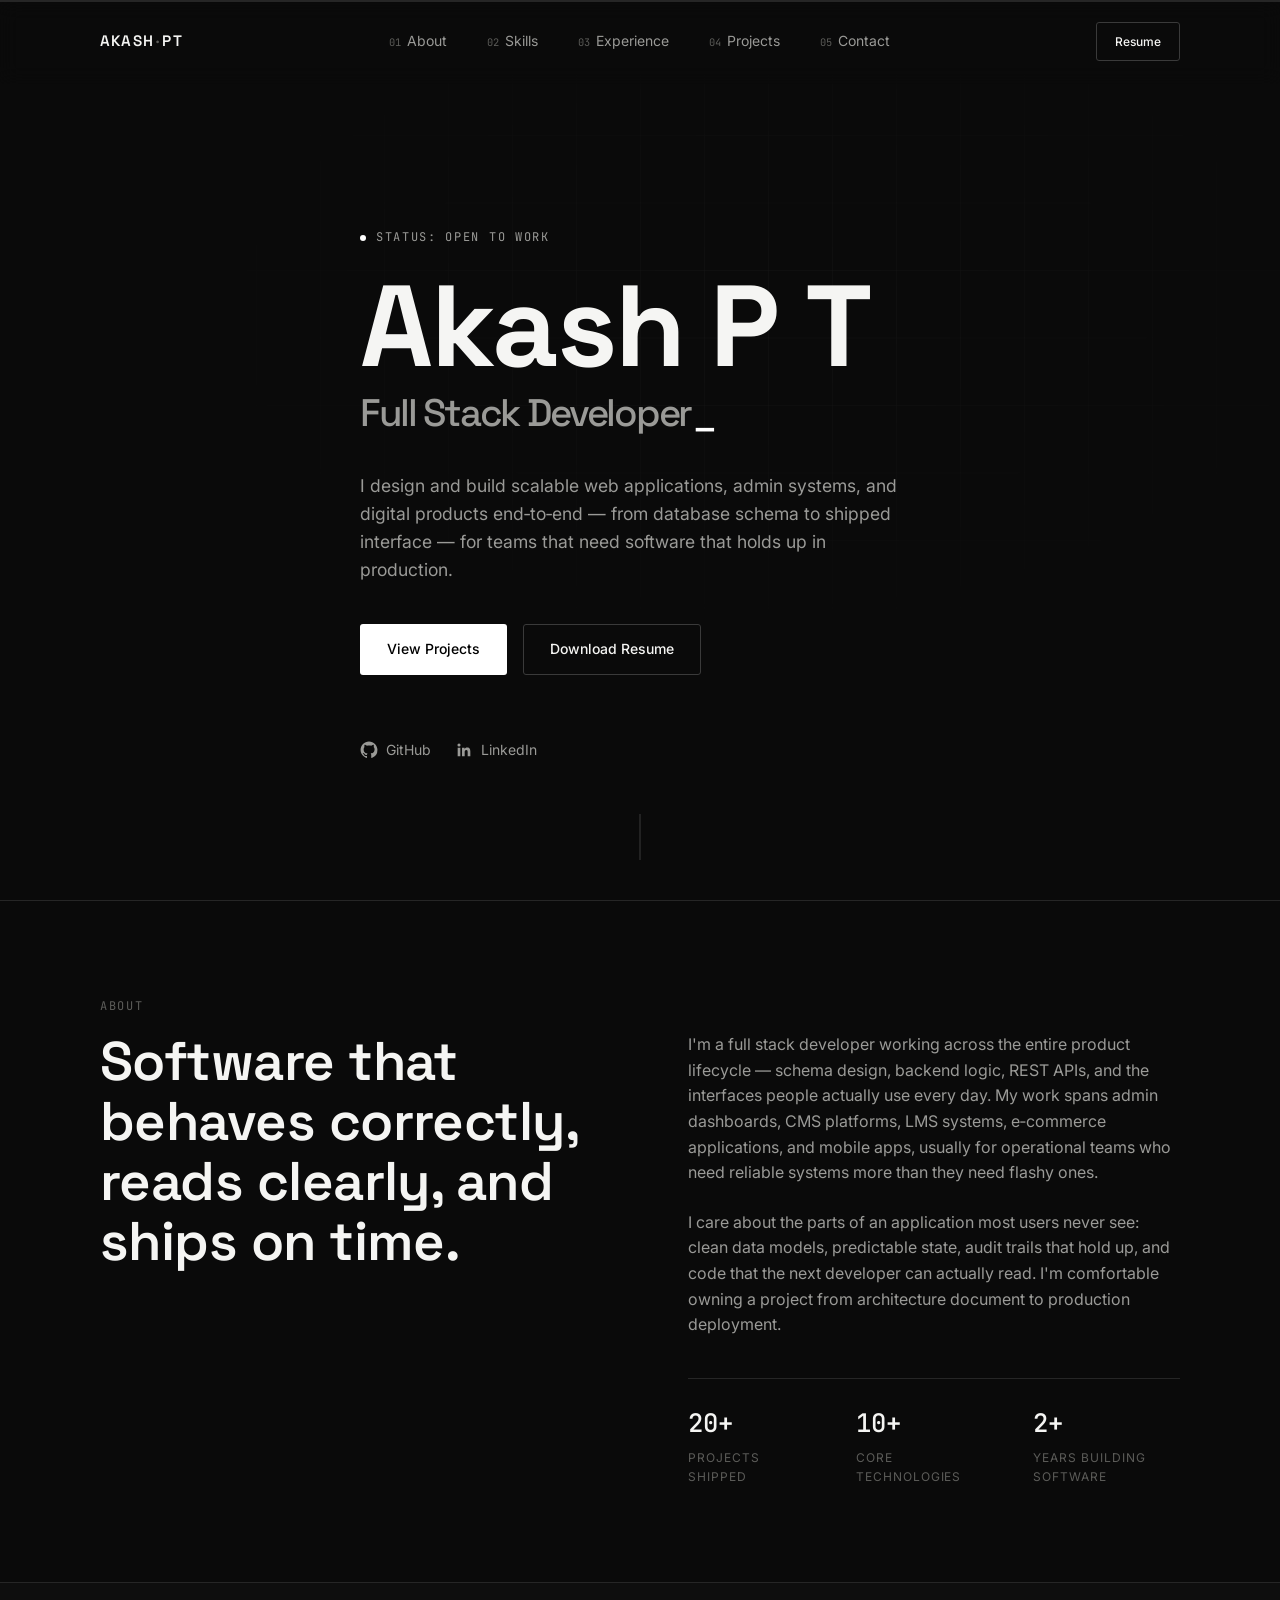
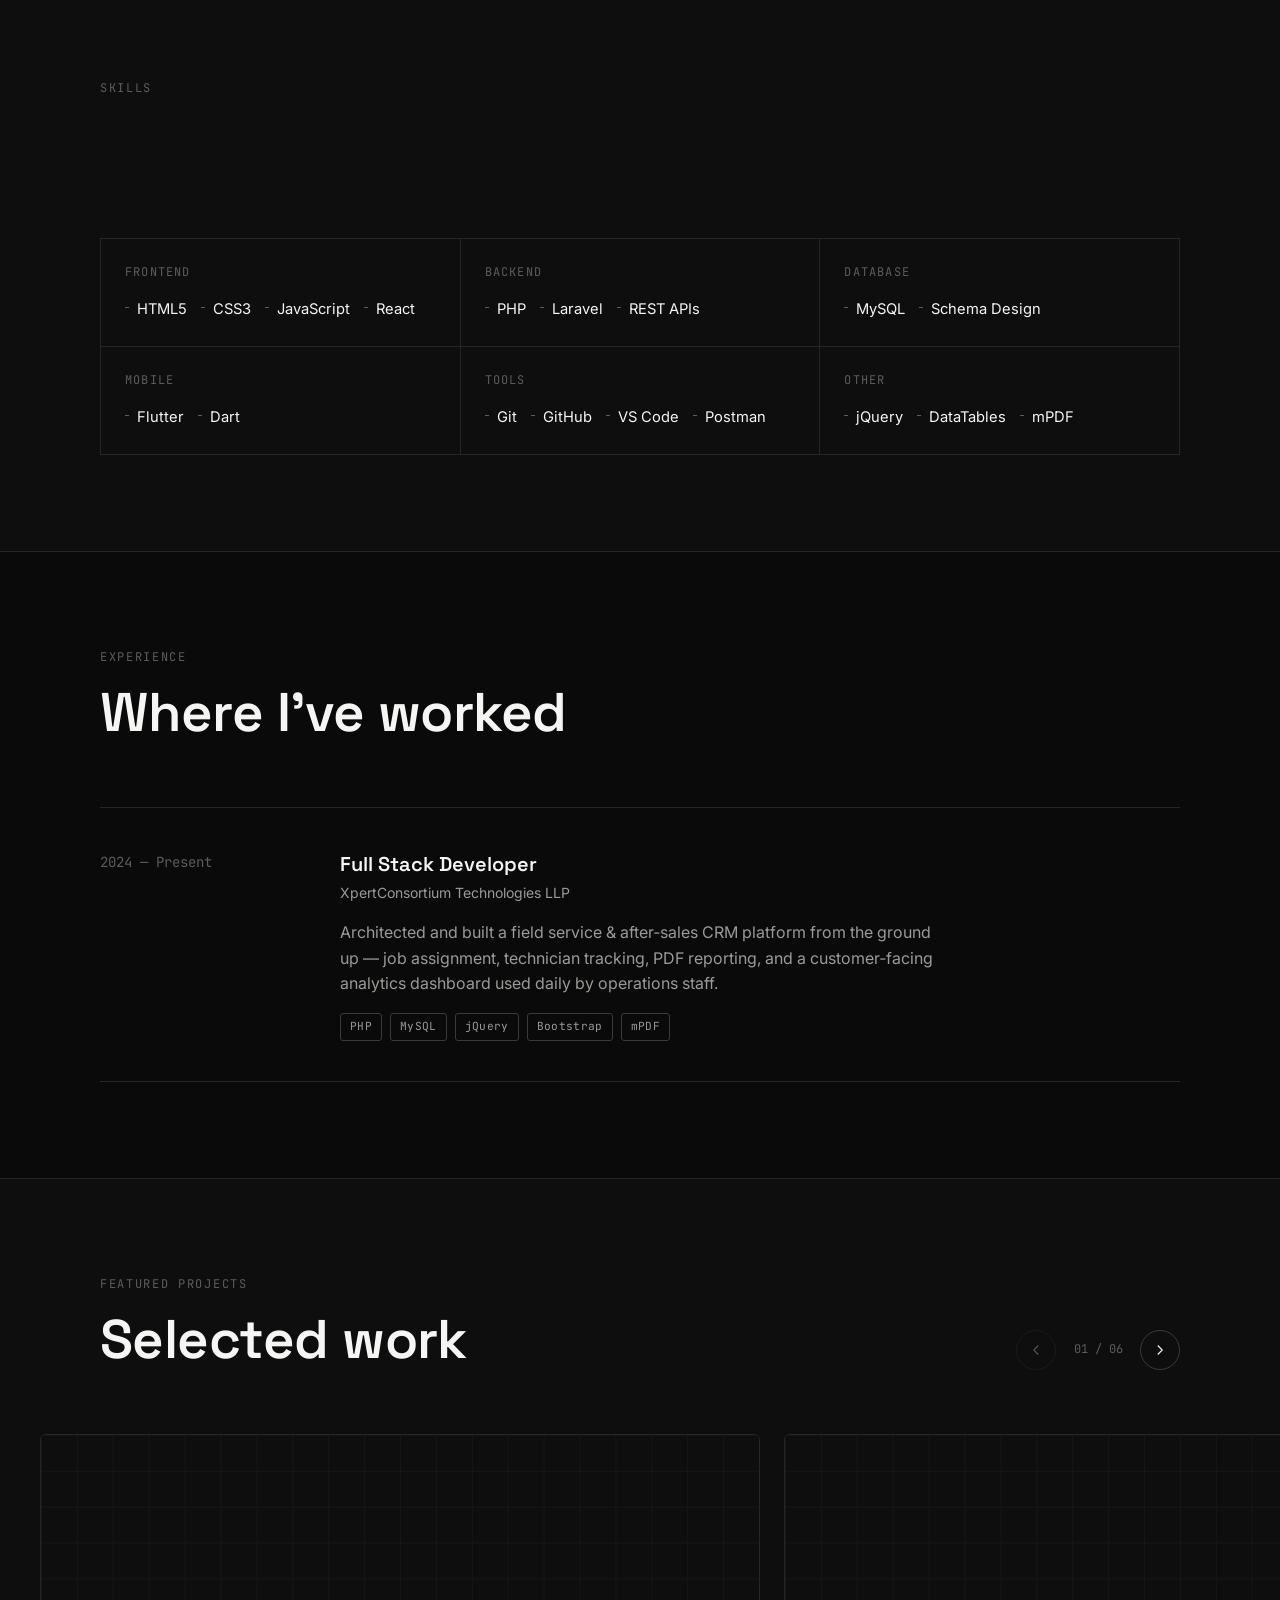
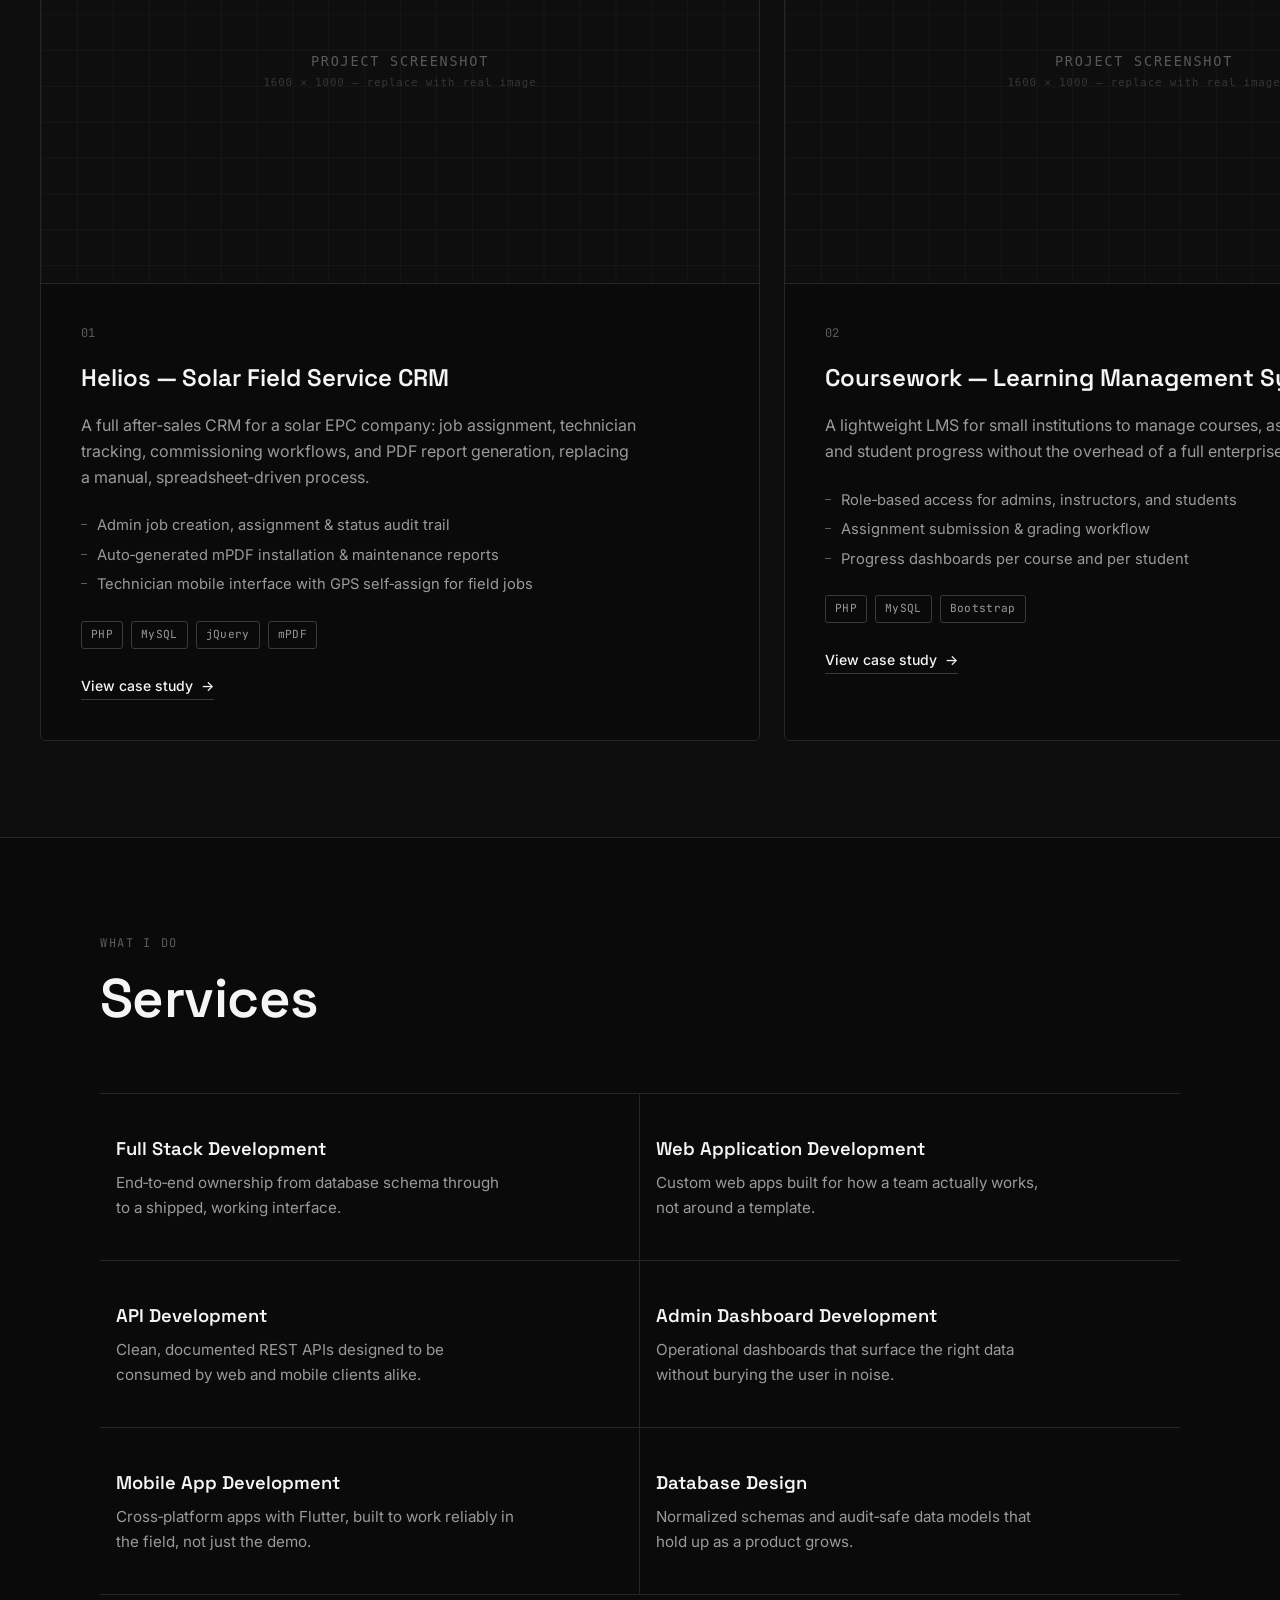
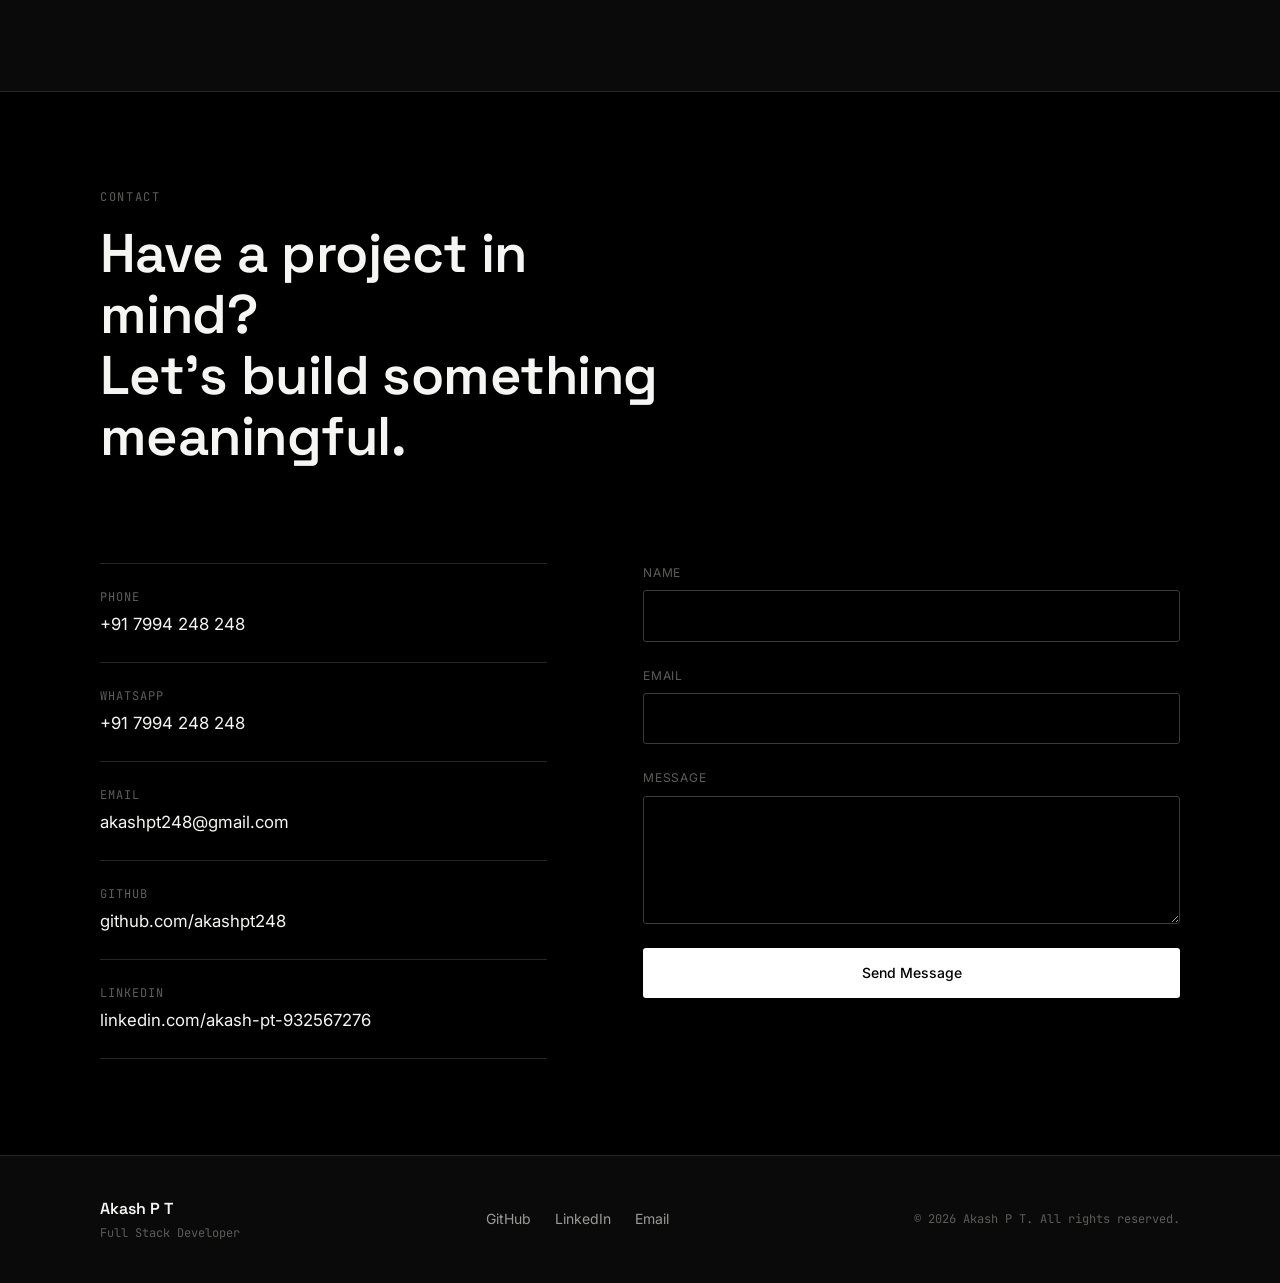
==== commit 30b5ce83: "Add files via upload" ====
--- a/index.html
+++ b/index.html
@@ -1,26 +1,89 @@
 <!DOCTYPE html>
 <html lang="en">
+
 <head>
-<meta charset="UTF-8">
-<meta name="viewport" content="width=device-width, initial-scale=1.0">
-<title>Akash P T — Full Stack Developer</title>
-<meta name="description" content="Akash P T is a full stack developer building scalable web applications, dashboards, CRM/LMS platforms, APIs, and mobile products with PHP, React, and MySQL.">
-<meta name="theme-color" content="#0a0a0a">
-
-<!-- Open Graph -->
-<meta property="og:type" content="website">
-<meta property="og:title" content="Akash P T — Full Stack Developer">
-<meta property="og:description" content="Building scalable web applications, dashboards, and digital products.">
-<meta property="og:image" content="assets/og-cover.png">
-
-<link rel="icon" type="image/svg+xml" href="assets/favicon.svg">
-
-<link rel="preconnect" href="https://fonts.googleapis.com">
-<link rel="preconnect" href="https://fonts.gstatic.com" crossorigin>
-<link href="https://fonts.googleapis.com/css2?family=Space+Grotesk:wght@400;500;600;700&family=Inter:wght@400;500;600&family=JetBrains+Mono:wght@400;500&display=swap" rel="stylesheet">
-
-<link rel="stylesheet" href="styles.css">
+    <meta charset="UTF-8">
+    <meta name="viewport" content="width=device-width, initial-scale=1.0">
+
+    <!-- Primary SEO -->
+    <title>Akash P T | Full Stack Developer</title>
+    <meta name="description"
+          content="Akash P T is a Full Stack Developer building web applications, CRM and LMS platforms, dashboards, APIs, and mobile apps using PHP, JavaScript, React, MySQL, and Flutter.">
+
+    <meta name="author" content="Akash P T">
+    <meta name="robots" content="index, follow">
+    <meta name="theme-color" content="#0a0a0a">
+    <meta name="color-scheme" content="dark">
+
+    <!-- Canonical URL: replace with your real production URL -->
+    <link rel="canonical" href="https://akashpt248.github.io/">
+
+    <!-- Open Graph / Facebook / LinkedIn -->
+    <meta property="og:type" content="website">
+    <meta property="og:site_name" content="Akash P T Portfolio">
+    <meta property="og:title" content="Akash P T | Full Stack Developer">
+    <meta property="og:description"
+          content="Explore my projects, technical skills, and work building web applications, dashboards, APIs, and digital products.">
+    <meta property="og:url" content="https://akashpt248.github.io/">
+    <meta property="og:image"
+          content="https://akashpt248.github.io/assets/og-cover.png">
+    <meta property="og:image:alt"
+          content="Akash P T — Full Stack Developer portfolio">
+    <meta property="og:image:type" content="image/png">
+
+    <!-- X / Twitter -->
+    <meta name="twitter:card" content="summary_large_image">
+    <meta name="twitter:title" content="Akash P T | Full Stack Developer">
+    <meta name="twitter:description"
+          content="Web applications, CRM/LMS platforms, APIs, dashboards, and mobile development.">
+    <meta name="twitter:image"
+          content="https://akashpt248.github.io/assets/og-cover.png">
+
+    <!-- Favicon -->
+    <link rel="icon" href="/assets/favicon.ico" sizes="any">
+    <link rel="icon" type="image/svg+xml"
+          href="/assets/logo.svg">
+    <link rel="apple-touch-icon"
+          href="/assets/apple-touch-icon.png">
+
+    <!-- Performance -->
+    <link rel="preconnect" href="https://fonts.googleapis.com">
+    <link rel="preconnect"
+          href="https://fonts.gstatic.com" crossorigin>
+
+    <link href="https://fonts.googleapis.com/css2?family=Space+Grotesk:wght@400;500;600;700&family=Inter:wght@400;500;600&family=JetBrains+Mono:wght@400;500&display=swap"
+          rel="stylesheet">
+
+    <!-- Structured data: Personal profile -->
+    <script type="application/ld+json">
+    {
+      "@context": "https://schema.org",
+      "@type": "Person",
+      "@id": "https://akashpt248.github.io/#about",
+      "name": "Akash P T",
+      "url": "https://akashpt248.github.io/",
+      "jobTitle": "Full Stack Developer",
+      "description": "Full Stack Developer building web applications, dashboards, APIs, CRM/LMS platforms, and mobile applications.",
+      "knowsAbout": [
+        "PHP",
+        "JavaScript",
+        "React",
+        "MySQL",
+        "Laravel",
+        "Flutter",
+        "REST APIs",
+        "Web Development"
+      ],
+      "sameAs": [
+        "https://github.com/akashpt248/",
+        "https://www.linkedin.com/in/akash-p-t-932567276/"
+      ]
+    }
+    </script>
+
+    <link rel="stylesheet" href="styles.css">
 </head>
+
 <body>
 
 <!-- Build progress line -->
@@ -435,6 +498,17 @@
 
       <div class="contact-grid">
         <div class="contact-links reveal">
+
+ <a href="tel:+917994248248" class="contact-link" target="_blank" rel="noopener">
+            <span class="contact-link__label mono">Phone</span>
+            <span class="contact-link__value">+91 7994 248 248</span>
+          </a>
+
+           <a href="https://wa.me/+917994248248" class="contact-link" target="_blank" rel="noopener">
+            <span class="contact-link__label mono">Whatsapp</span>
+            <span class="contact-link__value">+91 7994 248 248</span>
+          </a>
+
           <a href="mailto:akashpt248@gmail.com" class="contact-link">
             <span class="contact-link__label mono">Email</span>
             <span class="contact-link__value">akashpt248@gmail.com</span>
@@ -447,6 +521,8 @@
             <span class="contact-link__label mono">LinkedIn</span>
             <span class="contact-link__value">linkedin.com/akash-pt-932567276</span>
           </a>
+
+        
         </div>
 
         <form class="contact-form reveal" id="contactForm" novalidate>
